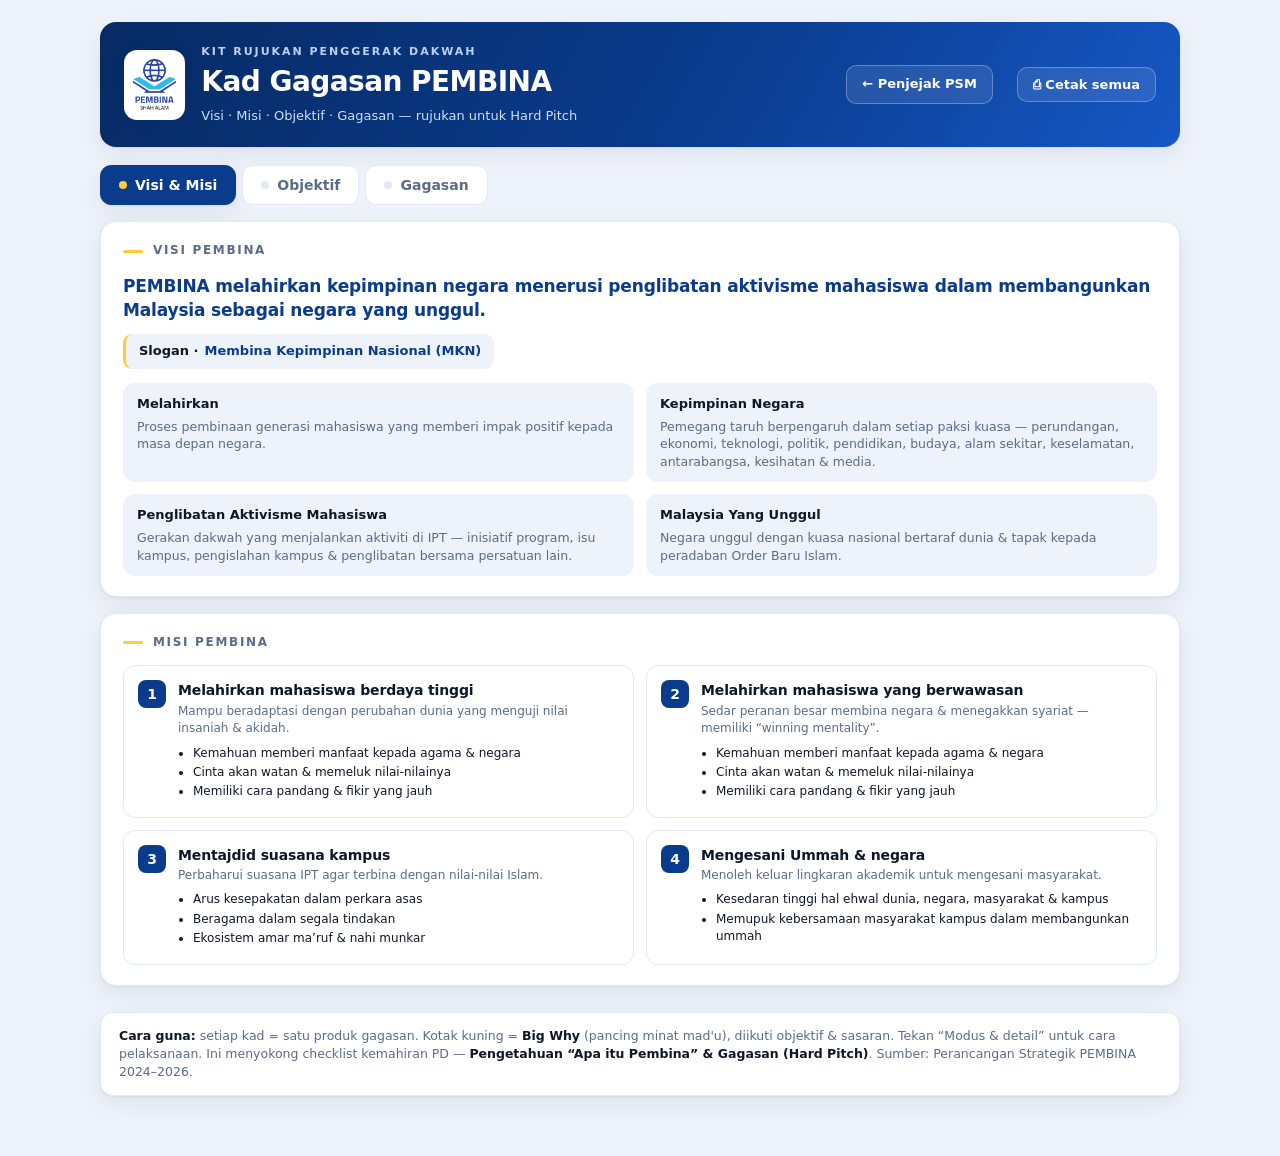
==== gagasan.html @ 4990a4db "Add files via upload" ====
<!DOCTYPE html>
<html lang="ms">
<head>
<meta charset="UTF-8">
<meta name="viewport" content="width=device-width, initial-scale=1.0">
<title>Kad Rujukan Gagasan PEMBINA</title>
<style>
  :root{
    --blue:#0a3b8c; --blue-ink:#072a63; --blue-2:#1657c4; --yellow:#ffce33;
    --ink:#0e1726; --muted:#5b6b86; --line:#e3e9f4; --paper:#eef2fa; --card:#fff;
    --watan:#6b3fa0; --watan-s:#efe8f8;
    --akal:#c0324b; --akal-s:#fbe6ea;
    --budaya:#1e7a3d; --budaya-s:#e2f3e8;
    --shadow:0 1px 2px rgba(9,30,66,.06),0 8px 24px rgba(9,30,66,.07);
    --font:ui-sans-serif,system-ui,"Segoe UI",-apple-system,"Helvetica Neue",Arial,sans-serif;
  }
  *{box-sizing:border-box}
  body{margin:0;font-family:var(--font);color:var(--ink);background:var(--paper);line-height:1.45;-webkit-font-smoothing:antialiased}
  .wrap{max-width:1120px;margin:0 auto;padding:22px 20px 60px}
  button{font-family:inherit;cursor:pointer}
  h1,h2,h3{margin:0}

  header.top{background:linear-gradient(120deg,var(--blue-ink),var(--blue) 55%,var(--blue-2));
    color:#fff;border-radius:16px;padding:22px 24px;box-shadow:var(--shadow);display:flex;
    align-items:center;gap:16px;flex-wrap:wrap}
  .mark{padding:8px;border-radius:13px;background:#fff;display:grid;place-items:center;
    border:1px solid rgba(255,255,255,.55);flex:0 0 auto;box-shadow:0 2px 8px rgba(7,42,99,.18)}
  .mark img{height:52px;width:auto;display:block}
  .htext{flex:1 1 260px}
  .eyebrow{font-size:11px;letter-spacing:.18em;text-transform:uppercase;color:#bcd0f5;font-weight:700}
  header h1{font-size:clamp(21px,3vw,28px);font-weight:800;letter-spacing:-.02em;margin-top:2px}
  .sub{font-size:13px;color:#cfe0ff;margin-top:4px}
  .printbtn{border:1px solid rgba(255,255,255,.28);background:rgba(255,255,255,.1);color:#fff;
    padding:9px 15px;border-radius:10px;font-size:13px;font-weight:600}
  .printbtn:hover{background:rgba(255,255,255,.2)}

  .slogan{display:flex;align-items:center;gap:12px;background:var(--card);border:1px solid var(--line);
    border-radius:13px;padding:13px 18px;margin:16px 0;box-shadow:var(--shadow);flex-wrap:wrap}
  .slogan .k{font-size:11px;font-weight:800;letter-spacing:.12em;text-transform:uppercase;color:var(--muted)}
  .slogan .v{font-size:15px;font-weight:800;color:var(--blue)}
  .slogan .v small{color:var(--muted);font-weight:600;font-size:12px}

  /* ---------- strategic panels ---------- */
  /* ---------- main tabs ---------- */
  nav.maintabs{display:flex;gap:6px;margin:18px 0 4px;flex-wrap:wrap}
  .mtab{border:1px solid var(--line);background:#fff;color:var(--muted);padding:11px 18px;border-radius:11px;
    font-weight:700;font-size:14px;display:flex;align-items:center;gap:8px;transition:.15s}
  .mtab .mdot{width:8px;height:8px;border-radius:50%;background:var(--line)}
  .mtab.active{background:var(--blue);color:#fff;border-color:var(--blue);box-shadow:var(--shadow)}
  .mtab.active .mdot{background:var(--yellow)}
  .tabpanel{display:none;animation:fade .25s ease}
  .tabpanel.on{display:block}
  @keyframes fade{from{opacity:0;transform:translateY(4px)}to{opacity:1;transform:none}}
  .strat{margin-top:16px;display:flex;flex-direction:column;gap:16px}
  .spanel{background:#fff;border:1px solid var(--line);border-radius:16px;padding:20px 22px;box-shadow:var(--shadow)}
  .stitle{font-size:12px;letter-spacing:.14em;text-transform:uppercase;color:var(--muted);font-weight:800;
    margin-bottom:14px;display:flex;align-items:center;gap:10px}
  .stitle::before{content:"";width:20px;height:3px;background:var(--yellow);border-radius:2px}
  .visi-stmt{font-size:17px;font-weight:700;color:var(--blue);line-height:1.42;letter-spacing:-.01em}
  .vslogan{display:inline-flex;align-items:center;gap:6px;margin-top:12px;background:var(--paper);
    border-left:3px solid var(--yellow);border-radius:9px;padding:8px 13px;font-size:13px;font-weight:700}
  .vslogan b{color:var(--blue)}
  .vgrid{display:grid;grid-template-columns:1fr 1fr;gap:12px;margin-top:14px}
  @media(max-width:640px){.vgrid{grid-template-columns:1fr}}
  .vitem{background:var(--paper);border-radius:12px;padding:12px 14px}
  .vitem .vh{font-weight:800;font-size:13px;margin-bottom:4px}
  .vitem .vt{font-size:12.5px;color:var(--muted);line-height:1.4}
  .mgrid{display:grid;grid-template-columns:1fr 1fr;gap:12px}
  @media(max-width:640px){.mgrid{grid-template-columns:1fr}}
  .mitem{border:1px solid var(--line);border-radius:12px;padding:14px;display:flex;gap:12px}
  .mnum{width:28px;height:28px;border-radius:8px;background:var(--blue);color:#fff;font-weight:800;
    display:grid;place-items:center;flex:0 0 auto;font-size:14px}
  .mitem .mh{font-weight:800;font-size:14px;letter-spacing:-.01em}
  .mitem .md{font-size:12px;color:var(--muted);margin-top:2px}
  .mitem ul{margin:7px 0 0;padding-left:15px} .mitem li{font-size:12px;margin-bottom:2px}
  .pgrid{display:grid;grid-template-columns:repeat(3,1fr);gap:12px}
  @media(max-width:780px){.pgrid{grid-template-columns:1fr}}
  .pill{background:var(--paper);border-radius:12px;padding:14px;border-top:3px solid var(--blue)}
  .pill .ph{font-weight:800;font-size:14px;margin-bottom:8px}
  .pill ul{margin:0;padding-left:16px} .pill li{font-size:12.5px;margin-bottom:3px}
  .ogrid{display:grid;grid-template-columns:1fr 1fr;gap:10px}
  @media(max-width:640px){.ogrid{grid-template-columns:1fr}}
  .oitem{display:flex;gap:11px;background:var(--paper);border-radius:11px;padding:12px 14px;align-items:flex-start}
  .onum{width:26px;height:26px;border-radius:50%;background:var(--yellow);color:var(--blue-ink);
    font-weight:800;display:grid;place-items:center;flex:0 0 auto;font-size:13px}
  .otext{font-size:13px;line-height:1.4}
  .otext b{color:var(--blue)}
  .sechead{display:flex;align-items:baseline;gap:12px;margin:24px 0 2px;flex-wrap:wrap}
  .sechead h2{font-size:21px;font-weight:800;letter-spacing:-.02em}
  .sechead .sh-note{font-size:12.5px;color:var(--muted)}

  nav.filters{display:flex;gap:8px;flex-wrap:wrap;margin:18px 0 8px}
  .fchip{border:1px solid var(--line);background:var(--card);color:var(--muted);padding:9px 15px;
    border-radius:11px;font-weight:700;font-size:13px;display:flex;align-items:center;gap:8px;transition:.15s}
  .fchip .sw{width:10px;height:10px;border-radius:3px;background:var(--line)}
  .fchip.active{color:#fff;border-color:transparent}
  .fchip[data-f="all"].active{background:var(--blue)}
  .fchip[data-f="watan"].active{background:var(--watan)}  .fchip[data-f="watan"] .sw{background:var(--watan)}
  .fchip[data-f="akal"].active{background:var(--akal)}    .fchip[data-f="akal"] .sw{background:var(--akal)}
  .fchip[data-f="budaya"].active{background:var(--budaya)} .fchip[data-f="budaya"] .sw{background:var(--budaya)}

  .gsection{margin-top:22px}
  .ghead{display:flex;align-items:flex-start;gap:12px;margin-bottom:12px}
  .ghex{width:38px;height:38px;flex:0 0 auto;border-radius:10px;display:grid;place-items:center;
    color:#fff;font-weight:800;font-size:15px}
  .ghead h2{font-size:18px;font-weight:800;letter-spacing:-.01em}
  .ghead .gdesc{font-size:12.5px;color:var(--muted);margin-top:2px;max-width:760px}
  .gt-watan{background:var(--watan)} .gt-akal{background:var(--akal)} .gt-budaya{background:var(--budaya)}

  .grid{display:grid;grid-template-columns:repeat(auto-fill,minmax(300px,1fr));gap:14px}
  .cardx{background:var(--card);border:1px solid var(--line);border-radius:15px;overflow:hidden;
    box-shadow:var(--shadow);display:flex;flex-direction:column}
  .stripe{height:5px}
  .s-watan{background:var(--watan)} .s-akal{background:var(--akal)} .s-budaya{background:var(--budaya)}
  .cbody{padding:16px 17px;display:flex;flex-direction:column;gap:10px;flex:1}
  .ctag{font-size:10px;font-weight:800;text-transform:uppercase;letter-spacing:.08em;
    padding:4px 9px;border-radius:20px;align-self:flex-start}
  .t-watan{background:var(--watan-s);color:var(--watan)}
  .t-akal{background:var(--akal-s);color:var(--akal)}
  .t-budaya{background:var(--budaya-s);color:var(--budaya)}
  .cname{font-size:19px;font-weight:800;letter-spacing:-.02em;line-height:1.15}
  .cwhat{font-size:13px;color:var(--muted)}
  .hook{background:var(--paper);border-radius:10px;padding:9px 12px;font-size:12.5px;font-weight:600;
    color:var(--ink);border-left:3px solid var(--yellow)}
  .hook b{font-size:9.5px;letter-spacing:.1em;text-transform:uppercase;color:var(--muted);display:block;margin-bottom:2px;font-weight:800}
  .cfield{font-size:12.5px}
  .cfield .lab{font-size:9.5px;font-weight:800;letter-spacing:.09em;text-transform:uppercase;color:var(--muted);margin-bottom:3px}
  .cfield ul{margin:0;padding-left:16px} .cfield li{margin-bottom:2px}
  .csasaran{display:flex;align-items:center;gap:7px;font-size:12px;color:var(--muted);
    border-top:1px dashed var(--line);padding-top:9px;margin-top:2px}
  .csasaran b{color:var(--ink);font-weight:700}
  .more{background:none;border:none;color:var(--blue-2);font-weight:700;font-size:12.5px;padding:0;
    align-self:flex-start;text-decoration:underline;text-underline-offset:3px}
  .detail{display:none;flex-direction:column;gap:10px}
  .cardx.open .detail{display:flex}
  .cardx.open .more{display:none}

  footer.note{margin-top:26px;background:var(--card);border:1px solid var(--line);border-radius:13px;
    padding:14px 18px;font-size:12.5px;color:var(--muted);box-shadow:var(--shadow)}
  footer.note b{color:var(--ink)}

  @media print{
    body{background:#fff}
    .printbtn,nav.filters,nav.maintabs{display:none}
    .tabpanel{display:block!important}
    .spanel{break-inside:avoid;box-shadow:none}
    .cardx{break-inside:avoid;box-shadow:none}
    .cardx .detail{display:flex!important} .cardx .more{display:none!important}
    .gsection{display:block!important}
  }
</style>
</head>
<body>
<div class="wrap">

  <header class="top">
    <div class="mark"><img src="[data-uri]" alt="PEMBINA Shah Alam"></div>
    <div class="htext">
      <div class="eyebrow">Kit Rujukan Penggerak Dakwah</div>
      <h1>Kad Gagasan PEMBINA</h1>
      <div class="sub">Visi · Misi · Objektif · Gagasan — rujukan untuk Hard Pitch</div>
    </div>
    <a class="printbtn" href="index.html" style="text-decoration:none;display:inline-flex;align-items:center;margin-right:8px">← Penjejak PSM</a>
    <button class="printbtn" onclick="window.print()">⎙ Cetak semua</button>
  </header>

  <nav class="maintabs">
    <button class="mtab active" data-t="vm"><span class="mdot"></span>Visi &amp; Misi</button>
    <button class="mtab" data-t="obj"><span class="mdot"></span>Objektif</button>
    <button class="mtab" data-t="gagasan"><span class="mdot"></span>Gagasan</button>
  </nav>

  <div class="tabpanel on" id="tab-vm">
  <section class="strat">

    <div class="spanel">
      <div class="stitle">Visi PEMBINA</div>
      <div class="visi-stmt">PEMBINA melahirkan kepimpinan negara menerusi penglibatan aktivisme mahasiswa dalam membangunkan Malaysia sebagai negara yang unggul.</div>
      <div class="vslogan">Slogan &middot; <b>Membina Kepimpinan Nasional (MKN)</b></div>
      <div class="vgrid">
        <div class="vitem"><div class="vh">Melahirkan</div><div class="vt">Proses pembinaan generasi mahasiswa yang memberi impak positif kepada masa depan negara.</div></div>
        <div class="vitem"><div class="vh">Kepimpinan Negara</div><div class="vt">Pemegang taruh berpengaruh dalam setiap paksi kuasa — perundangan, ekonomi, teknologi, politik, pendidikan, budaya, alam sekitar, keselamatan, antarabangsa, kesihatan &amp; media.</div></div>
        <div class="vitem"><div class="vh">Penglibatan Aktivisme Mahasiswa</div><div class="vt">Gerakan dakwah yang menjalankan aktiviti di IPT — inisiatif program, isu kampus, pengislahan kampus &amp; penglibatan bersama persatuan lain.</div></div>
        <div class="vitem"><div class="vh">Malaysia Yang Unggul</div><div class="vt">Negara unggul dengan kuasa nasional bertaraf dunia &amp; tapak kepada peradaban Order Baru Islam.</div></div>
      </div>
    </div>

    <div class="spanel">
      <div class="stitle">Misi PEMBINA</div>
      <div class="mgrid">
        <div class="mitem"><div class="mnum">1</div><div>
          <div class="mh">Melahirkan mahasiswa berdaya tinggi</div>
          <div class="md">Mampu beradaptasi dengan perubahan dunia yang menguji nilai insaniah &amp; akidah.</div>
          <ul><li>Kemahuan memberi manfaat kepada agama &amp; negara</li><li>Cinta akan watan &amp; memeluk nilai-nilainya</li><li>Memiliki cara pandang &amp; fikir yang jauh</li></ul>
        </div></div>
        <div class="mitem"><div class="mnum">2</div><div>
          <div class="mh">Melahirkan mahasiswa yang berwawasan</div>
          <div class="md">Sedar peranan besar membina negara &amp; menegakkan syariat — memiliki “winning mentality”.</div>
          <ul><li>Kemahuan memberi manfaat kepada agama &amp; negara</li><li>Cinta akan watan &amp; memeluk nilai-nilainya</li><li>Memiliki cara pandang &amp; fikir yang jauh</li></ul>
        </div></div>
        <div class="mitem"><div class="mnum">3</div><div>
          <div class="mh">Mentajdid suasana kampus</div>
          <div class="md">Perbaharui suasana IPT agar terbina dengan nilai-nilai Islam.</div>
          <ul><li>Arus kesepakatan dalam perkara asas</li><li>Beragama dalam segala tindakan</li><li>Ekosistem amar ma’ruf &amp; nahi munkar</li></ul>
        </div></div>
        <div class="mitem"><div class="mnum">4</div><div>
          <div class="mh">Mengesani Ummah &amp; negara</div>
          <div class="md">Menoleh keluar lingkaran akademik untuk mengesani masyarakat.</div>
          <ul><li>Kesedaran tinggi hal ehwal dunia, negara, masyarakat &amp; kampus</li><li>Memupuk kebersamaan masyarakat kampus dalam membangunkan ummah</li></ul>
        </div></div>
      </div>
    </div>

  </section>
  </div>

  <div class="tabpanel" id="tab-obj">
  <section class="strat">
    <div class="spanel">
      <div class="stitle">Objektif Strategik PEMBINA &middot; 2024–2026</div>
      <div class="pgrid">
        <div class="pill"><div class="ph">1 &middot; Kestabilan PEMBINA</div>
          <ul><li>Maksimumkan keahlian</li><li>Penaiktarafan ke muhib</li><li>Penaiktarafan ke muayyid</li><li>Pengukuhan tanzim IPT &amp; cawangan</li></ul></div>
        <div class="pill"><div class="ph">2 &middot; Pengukuhan Idea &amp; Naratif</div>
          <ul><li>Kematangan gagasan</li><li>Aplikasi gagasan di IPT &amp; cawangan</li><li>Penerimaan gagasan oleh mahasiswa</li></ul></div>
        <div class="pill"><div class="ph">3 &middot; Pengukuhan Backbone</div>
          <ul><li>Sistem sokongan (IDMS, RPS)</li><li>Tatakelola jelas (MPK, Prosedur KK)</li><li>Sumber kewangan yang kuat</li></ul></div>
      </div>
    </div>

    <div class="spanel">
      <div class="stitle">Objektif PSPB 2026</div>
      <div class="ogrid">
        <div class="oitem"><div class="onum">1</div><div class="otext">Memastikan perancangan dilakukan dengan teliti berdasarkan kesesuaian lokaliti &amp; kekuatan masing-masing.</div></div>
        <div class="oitem"><div class="onum">2</div><div class="otext">Mencapai keahlian baru seramai <b>8,000 mahasiswa</b>.</div></div>
        <div class="oitem"><div class="onum">3</div><div class="otext">Memperkasakan peranan Penggerak Pembina &amp; Penggerak Dakwah.</div></div>
        <div class="oitem"><div class="onum">4</div><div class="otext">Menghasilkan kenaikan/kemenjadian MHB sebanyak <b>25 peratus</b> daripada takungan PSPB.</div></div>
        <div class="oitem"><div class="onum">5</div><div class="otext">Memastikan tenaga di cawangan disusun secara optimum bagi menjayakan PSPB.</div></div>
      </div>
    </div>

  </section>
  </div>

  <div class="tabpanel" id="tab-gagasan">
  <div class="sechead">
    <h2>Gagasan PEMBINA</h2>
    <span class="sh-note">3 tawaran → produk untuk ditawarkan kepada mahasiswa</span>
  </div>

  <nav class="filters">
    <button class="fchip active" data-f="all"><span class="sw" style="background:var(--blue)"></span>Semua</button>
    <button class="fchip" data-f="watan"><span class="sw"></span>Kepimpinan Watan</button>
    <button class="fchip" data-f="akal"><span class="sw"></span>Pembangunan Akal &amp; Rohani</button>
    <button class="fchip" data-f="budaya"><span class="sw"></span>Budaya Prihatin</button>
  </nav>

  <div id="stage"></div>
  </div>

  <footer class="note">
    <b>Cara guna:</b> setiap kad = satu produk gagasan. Kotak kuning = <b>Big Why</b> (pancing minat mad'u), diikuti objektif &amp; sasaran. Tekan “Modus &amp; detail” untuk cara pelaksanaan. Ini menyokong checklist kemahiran PD — <b>Pengetahuan “Apa itu Pembina” &amp; Gagasan (Hard Pitch)</b>. Sumber: Perancangan Strategik PEMBINA 2024–2026.
  </footer>
</div>

<script>
"use strict";
const G = [
  { id:"watan", name:"Kepimpinan Watan",
    desc:"Projek kepakaran bidang untuk kumpul mahasiswa mengikut bidang, tanam kemahiran insaniah & rangka fikir yang benar sejak awal. 3 sektor: Identiti Watan · Seni Karisma · Projek Kepakaran.",
    products:[
      { name:"PROJEQ / Berani Bersuara",
        what:"Program menjemput ahli beri ucapan atas isu semasa — public speaking yang mesti bawa idea & fikrah PEMBINA.",
        hook:"Nak suara kau didengari? Ini pentas kau.",
        obj:["Ruang platform asah kemahiran pengucapan awam","Menjadi platform penyebaran idea"],
        modus:["Pengucap ditapis MT Tanzim IPT","Visi & naratif ucapan diluluskan Pusat","Jemputan wajib ke semua persatuan mahasiswa","Ucapan direkod untuk propaganda","Dilaksana di ruang terbuka"],
        sasaran:"Seluruh mahasiswa" },
      { name:"Kawal Fulus",
        what:"Program membincangkan skill pengurusan kewangan yang perlu ada pada setiap mahasiswa.",
        hook:"Duit habis hujung bulan? Belajar kawal sebelum ia kawal kau.",
        obj:["Melatih pengurusan kewangan","Menjadi platform penyebaran idea"],
        modus:["Penyampai dari kalangan alumni PEMBINA","Jemputan wajib ke semua persatuan","Direkod untuk propaganda","Platform fleksibel"],
        sasaran:"Seluruh mahasiswa" },
      { name:"Mahasiswa Kompeten",
        what:"Program membincangkan peranan hakiki mahasiswa & tujuan sebenar kewujudan mereka.",
        hook:"Kau ke kampus untuk sijil je, atau untuk sesuatu yang lebih besar?",
        obj:["Dedah tujuan sebenar kewujudan mahasiswa","Platform tajmik mahasiswa berbakat"],
        modus:["Penyampai dari pimpinan PEMBINA setempat","Jemputan wajib ke semua persatuan","Direkod untuk propaganda","Platform fleksibel (fizikal)"],
        sasaran:"Seluruh mahasiswa" }
    ]},
  { id:"akal", name:"Pembangunan Akal & Rohani",
    desc:"Inisiatif umum & khas untuk tawarkan asas pemikiran, worldview & akidah yang benar. Tidak semesti berskala besar — kunci kejayaan ialah konsistensi & strategi.",
    products:[
      { name:"Usrah Umum",
        what:"Tanam asas Islam (kebesaran Allah, tujuan hidup) untuk lawan sikap individualistik & bentuk mindset berwawasan.",
        hook:"Apa tujuan sebenar kau hidup? Jom cari jawapannya.",
        obj:["Sampaikan fikrah asas Aqidah Islamiah","Beri kefahaman Tauhid sebagai intipati risalah","Pemberdayaan mahasiswa melalui penerangan tujuan hidup"],
        modus:["Tidak terikat dengan halaqah sahaja","Platform: forum, dialog, podcast, TOT"],
        sasaran:"Seluruh mahasiswa" },
      { name:"Buku Sila",
        what:"Budayakan membaca & bentuk worldview Islam di kampus — lawan penetrasi idea liberal lewat bacaan.",
        hook:"Idea liberal masuk kampus lewat buku. Kita lawan dengan buku juga.",
        obj:["Kehadapankan bahan bacaan yang bangun akal & rohani","Bangunkan budaya membaca di kampus","Budayakan diskusi ilmiah merentas bidang"],
        modus:["Sebelum: bahan bacaan perlu kelulusan JKP","Semasa: pembentang bincang idea utama, sesi 2 hala","Platform informal: speaker's corner, bedah buku","Tema: Kepimpinan Watan & Kepimpinan Ummah","Penyampai: ahli PEMBINA baru yang berkapasiti"],
        sasaran:"Semua mahasiswa (+ penglibatan pensyarah)" },
      { name:"Wacana Falsafah Ilmu / Kuasa Nasional",
        what:"Wacana kerangka epistemologi ilmu + kesedaran isu nasional strategik.",
        hook:"Faham ilmu kau, faham kuasa negara — barulah kau relevan.",
        obj:["Kerangka epistemologi ilmu yang betul untuk maknai bidang pengajian","Tingkat kesedaran isu nasional strategik"],
        modus:["Format formal, berbentuk perbincangan","Sasaran IPT tumpuan di Lembah Klang","Cadangan pembentang: IRIS Institute, PEMIKIR, think tank"],
        sasaran:"IPT tumpuan (Lembah Klang)" },
      { name:"Sembang Meja Rata",
        what:"Roundtable memimpin suara gerakan mahasiswa & satukan pemikiran menerusi naratif yang tepat.",
        hook:"Isu besar negara — mana suara mahasiswa? Ini medannya.",
        obj:["Platform pandangan front mahasiswa atas isu semasa","Satukan pemikiran gerakan (Palestin, tolak normalisasi Israel, Islam, kebangsaan Melayu)","Imej & branding PEMBINA memimpin gerakan lain"],
        modus:["Formal, roundtable bersama gerakan mahasiswa lain","Minimum 1 kali setiap semester"],
        sasaran:"Wakil gerakan mahasiswa + mahasiswa umum" }
    ]},
  { id:"budaya", name:"Budaya Prihatin",
    desc:"Inisiatif berskala besar supaya nilai Islam jadi pegangan utama, serta dedah mahasiswa kepada realiti masyarakat sekeliling. Kunci kejayaan ialah bertahan dalam jangka panjang.",
    products:[
      { name:"Kempen Massa",
        what:"Kempen bertema (Anti-Liberal, Solat Jemaah, Ikhtilat, Palestin) untuk bina bi'ah beragama & naratif yang benar.",
        hook:"Bila kampus senyap atas isu betul, kita yang bersuara.",
        obj:["Bina bi'ah (suasana) beragama di setiap peringkat IPT","Bentuk cara pandang & naratif yang benar atas sesuatu isu"],
        modus:["Kerjasama dengan semua persatuan mahasiswa","Jangka panjang (cth 2–3 bulan)","Gabung inisiatif one-off & berkala","Maksimumkan propaganda media sosial","Ditutup dengan inisiatif berimpak tinggi (memorandum, sidang media, himpunan)"],
        sasaran:"Mahasiswa umum · kepimpinan persatuan · pentadbiran universiti" },
      { name:"Kesukarelawanan",
        what:"Skuad Bakti, Siswa Meal Box, Food Bank — tonjol imej PEMBINA & libatkan mahasiswa dalam masyarakat.",
        hook:"Turun padang, sentuh masyarakat — di sinilah iman diuji.",
        obj:["Menonjolkan imej PEMBINA","Libatkan mahasiswa dalam lapangan masyarakat","Platform tajmi'"],
        modus:["Berjalan secara berkala","Maksimumkan mekanisme propaganda","Dilaksana di dalam / luar kampus","Kerjasama badan korporat / persatuan lain"],
        sasaran:"Mahasiswa umum" }
    ]}
];

const stage = document.getElementById("stage");
function render(filter){
  stage.innerHTML = "";
  G.filter(g => filter==="all" || g.id===filter).forEach(g=>{
    const sec = document.createElement("div"); sec.className="gsection";
    sec.innerHTML = `
      <div class="ghead">
        <div class="ghex gt-${g.id}">${g.products.length}</div>
        <div><h2>${g.name}</h2><div class="gdesc">${g.desc}</div></div>
      </div>
      <div class="grid">
        ${g.products.map(p=>`
          <div class="cardx">
            <div class="stripe s-${g.id}"></div>
            <div class="cbody">
              <span class="ctag t-${g.id}">${g.name}</span>
              <div class="cname">${p.name}</div>
              <div class="cwhat">${p.what}</div>
              <div class="hook"><b>Big Why · pancing</b>${p.hook}</div>
              <div class="cfield"><div class="lab">Objektif</div><ul>${p.obj.map(o=>`<li>${o}</li>`).join("")}</ul></div>
              <button class="more">Modus &amp; detail ▾</button>
              <div class="detail">
                <div class="cfield"><div class="lab">Modus operandi</div><ul>${p.modus.map(m=>`<li>${m}</li>`).join("")}</ul></div>
              </div>
              <div class="csasaran">🎯 <span><b>Sasaran:</b> ${p.sasaran}</span></div>
            </div>
          </div>`).join("")}
      </div>`;
    stage.appendChild(sec);
  });
  stage.querySelectorAll(".more").forEach(b=>{
    b.addEventListener("click",()=>b.closest(".cardx").classList.add("open"));
  });
}
document.querySelectorAll(".fchip").forEach(c=>{
  c.addEventListener("click",()=>{
    document.querySelectorAll(".fchip").forEach(x=>x.classList.remove("active"));
    c.classList.add("active"); render(c.dataset.f);
  });
});
render("all");

document.querySelectorAll(".mtab").forEach(t=>{
  t.addEventListener("click",()=>{
    document.querySelectorAll(".mtab").forEach(x=>x.classList.remove("active"));
    document.querySelectorAll(".tabpanel").forEach(x=>x.classList.remove("on"));
    t.classList.add("active");
    document.getElementById("tab-"+t.dataset.t).classList.add("on");
    window.scrollTo({top:0,behavior:"smooth"});
  });
});
</script>
</body>
</html>
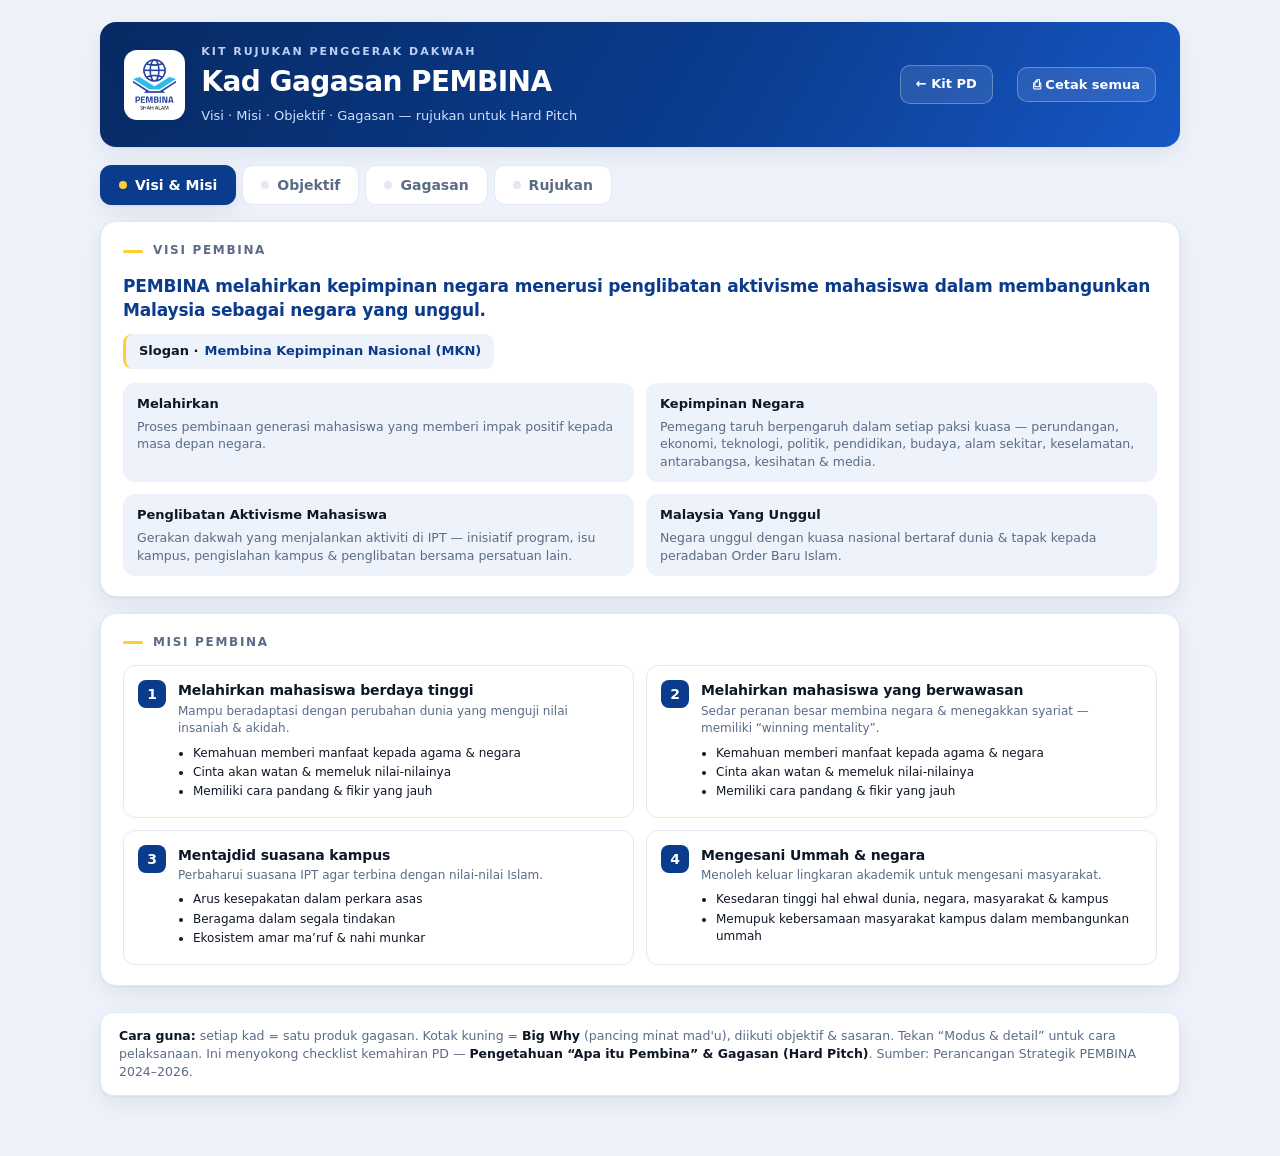
==== commit 3d7df910: "Add files via upload" ====
--- a/gagasan.html
+++ b/gagasan.html
@@ -41,6 +41,17 @@
   .slogan .v small{color:var(--muted);font-weight:600;font-size:12px}
 
   /* ---------- strategic panels ---------- */
+  /* ---------- rujukan ---------- */
+  .refgrid{display:grid;grid-template-columns:repeat(auto-fill,minmax(280px,1fr));gap:14px;margin-top:14px}
+  .refcard{background:#fff;border:1px solid var(--line);border-radius:15px;padding:18px;box-shadow:var(--shadow);display:flex;flex-direction:column;gap:9px}
+  .refcard .ricon{width:42px;height:42px;border-radius:11px;background:var(--paper);display:grid;place-items:center;font-size:20px}
+  .refcard h3{font-size:16px;font-weight:800;letter-spacing:-.01em}
+  .refcard .rd{font-size:12.5px;color:var(--muted);flex:1}
+  .refcard .rpw{font-size:11.5px;background:var(--paper);border-radius:8px;padding:7px 10px}
+  .refcard .rpw b{color:var(--ink)}
+  .refbtn{align-self:flex-start;text-decoration:none;font-weight:800;font-size:13px;padding:9px 15px;border-radius:10px;border:1px solid var(--line);background:var(--blue);color:#fff}
+  .refbtn.disabled{background:var(--paper);color:var(--muted);pointer-events:none}
+  .rpend{font-size:11px;font-weight:800;color:var(--amber);background:var(--amber-s);border-radius:20px;padding:3px 9px;align-self:flex-start}
   /* ---------- main tabs ---------- */
   nav.maintabs{display:flex;gap:6px;margin:18px 0 4px;flex-wrap:wrap}
   .mtab{border:1px solid var(--line);background:#fff;color:var(--muted);padding:11px 18px;border-radius:11px;
@@ -160,7 +171,7 @@
       <h1>Kad Gagasan PEMBINA</h1>
       <div class="sub">Visi · Misi · Objektif · Gagasan — rujukan untuk Hard Pitch</div>
     </div>
-    <a class="printbtn" href="index.html" style="text-decoration:none;display:inline-flex;align-items:center;margin-right:8px">← Penjejak PSM</a>
+    <a class="printbtn" href="index.html" style="text-decoration:none;display:inline-flex;align-items:center;margin-right:8px">← Kit PD</a>
     <button class="printbtn" onclick="window.print()">⎙ Cetak semua</button>
   </header>
 
@@ -168,6 +179,7 @@
     <button class="mtab active" data-t="vm"><span class="mdot"></span>Visi &amp; Misi</button>
     <button class="mtab" data-t="obj"><span class="mdot"></span>Objektif</button>
     <button class="mtab" data-t="gagasan"><span class="mdot"></span>Gagasan</button>
+    <button class="mtab" data-t="rujukan"><span class="mdot"></span>Rujukan</button>
   </nav>
 
   <div class="tabpanel on" id="tab-vm">
@@ -256,6 +268,20 @@
   </nav>
 
   <div id="stage"></div>
+  </div>
+
+
+  <div class="tabpanel" id="tab-rujukan">
+    <div class="spanel">
+      <div class="stitle">Bahan Rujukan PD</div>
+      <div class="gdesc" style="font-size:12.5px;color:var(--muted)">Bahan dilindungi kata laluan untuk kegunaan Penggerak Dakwah. Pautan & kata laluan akan dimasukkan setelah dikongsi.</div>
+      <div class="refgrid">
+        <div class="refcard"><div class="ricon">📗</div><h3>Kit Kemenjadian PD</h3><div class="rd">Panduan proses kemenjadian & peranan Penggerak Dakwah.</div><div class="rpw">Kata laluan: <b>(akan dikongsi)</b></div><span class="rpend">Belum tersedia</span></div>
+        <div class="refcard"><div class="ricon">📘</div><h3>Modul & Silibus Usrah</h3><div class="rd">Modul dan silibus rasmi untuk kendalian usrah.</div><div class="rpw">Kata laluan: <b>(akan dikongsi)</b></div><span class="rpend">Belum tersedia</span></div>
+        <div class="refcard"><div class="ricon">📙</div><h3>Bahan Usrah — Kalam Dakwah</h3><div class="rd">Bahan Kalam Dakwah untuk sesi usrah & DF.</div><div class="rpw">Kata laluan: <b>(akan dikongsi)</b></div><span class="rpend">Belum tersedia</span></div>
+        <div class="refcard"><div class="ricon">📕</div><h3>Gagasan Deck</h3><div class="rd">Slaid gagasan PEMBINA penuh untuk rujukan & pembentangan.</div><div class="rpw">Kata laluan: <b>(akan dikongsi)</b></div><span class="rpend">Belum tersedia</span></div>
+      </div>
+    </div>
   </div>
 
   <footer class="note">
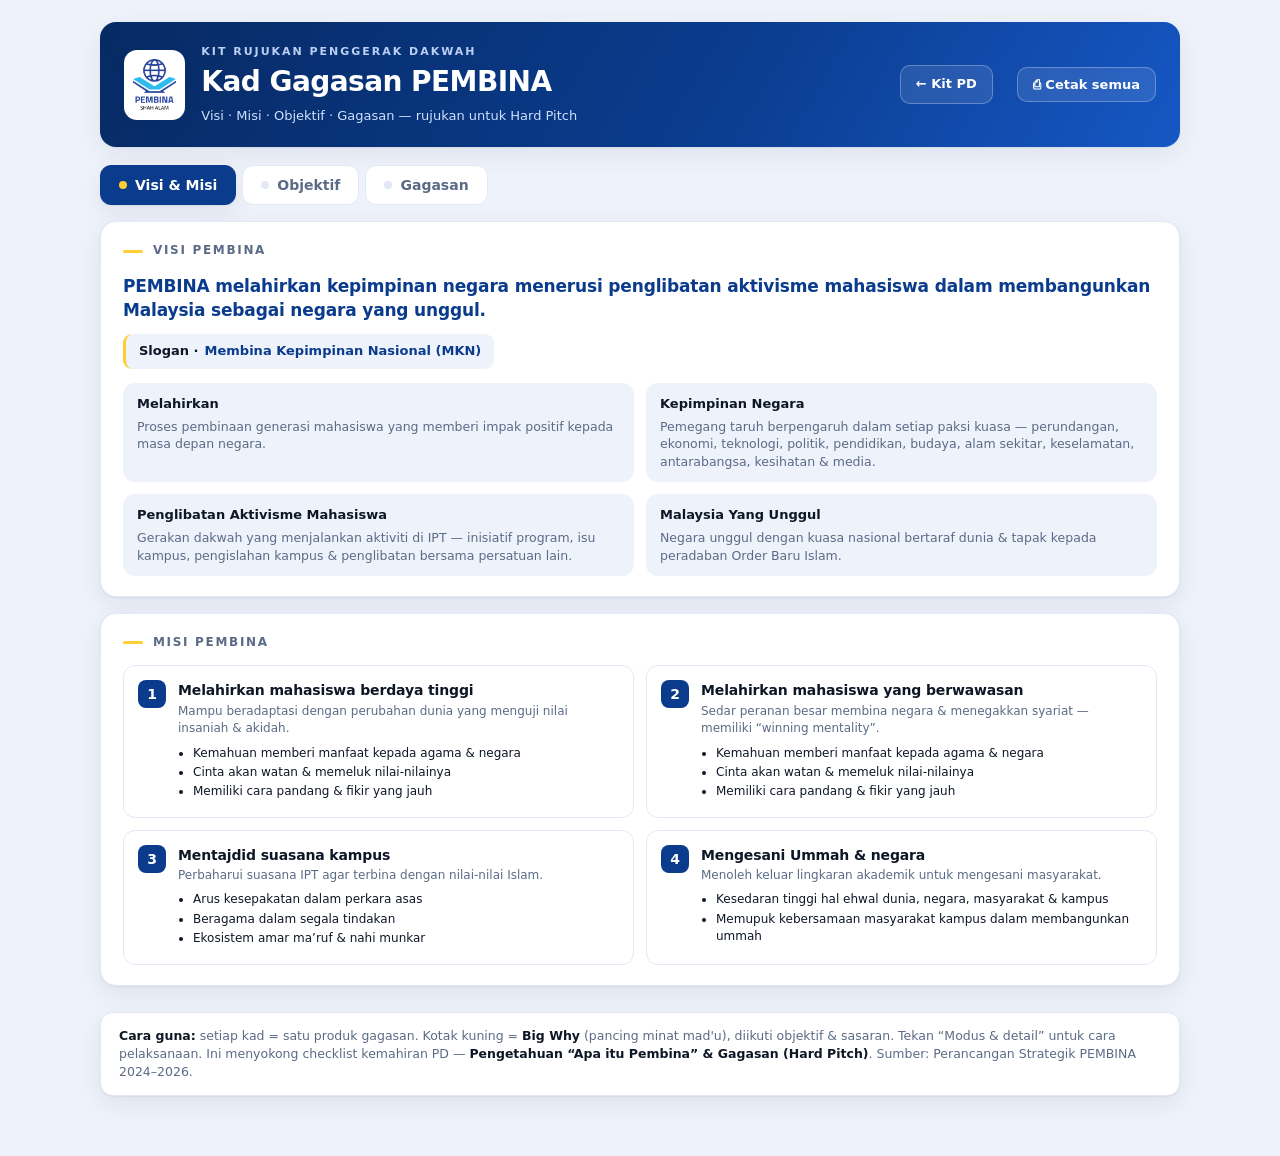
==== commit b35ee142: "Add files via upload" ====
--- a/gagasan.html
+++ b/gagasan.html
@@ -44,7 +44,7 @@
   /* ---------- rujukan ---------- */
   .refgrid{display:grid;grid-template-columns:repeat(auto-fill,minmax(280px,1fr));gap:14px;margin-top:14px}
   .refcard{background:#fff;border:1px solid var(--line);border-radius:15px;padding:18px;box-shadow:var(--shadow);display:flex;flex-direction:column;gap:9px}
-  .refcard .ricon{width:42px;height:42px;border-radius:11px;background:var(--paper);display:grid;place-items:center;font-size:20px}
+  .refcard .ricon{width:44px;height:30px;border-radius:8px;background:var(--paper);display:grid;place-items:center;font-size:11px;font-weight:800;color:var(--muted);letter-spacing:.06em}
   .refcard h3{font-size:16px;font-weight:800;letter-spacing:-.01em}
   .refcard .rd{font-size:12.5px;color:var(--muted);flex:1}
   .refcard .rpw{font-size:11.5px;background:var(--paper);border-radius:8px;padding:7px 10px}
@@ -179,7 +179,7 @@
     <button class="mtab active" data-t="vm"><span class="mdot"></span>Visi &amp; Misi</button>
     <button class="mtab" data-t="obj"><span class="mdot"></span>Objektif</button>
     <button class="mtab" data-t="gagasan"><span class="mdot"></span>Gagasan</button>
-    <button class="mtab" data-t="rujukan"><span class="mdot"></span>Rujukan</button>
+    
   </nav>
 
   <div class="tabpanel on" id="tab-vm">
@@ -271,18 +271,7 @@
   </div>
 
 
-  <div class="tabpanel" id="tab-rujukan">
-    <div class="spanel">
-      <div class="stitle">Bahan Rujukan PD</div>
-      <div class="gdesc" style="font-size:12.5px;color:var(--muted)">Bahan dilindungi kata laluan untuk kegunaan Penggerak Dakwah. Pautan & kata laluan akan dimasukkan setelah dikongsi.</div>
-      <div class="refgrid">
-        <div class="refcard"><div class="ricon">📗</div><h3>Kit Kemenjadian PD</h3><div class="rd">Panduan proses kemenjadian & peranan Penggerak Dakwah.</div><div class="rpw">Kata laluan: <b>(akan dikongsi)</b></div><span class="rpend">Belum tersedia</span></div>
-        <div class="refcard"><div class="ricon">📘</div><h3>Modul & Silibus Usrah</h3><div class="rd">Modul dan silibus rasmi untuk kendalian usrah.</div><div class="rpw">Kata laluan: <b>(akan dikongsi)</b></div><span class="rpend">Belum tersedia</span></div>
-        <div class="refcard"><div class="ricon">📙</div><h3>Bahan Usrah — Kalam Dakwah</h3><div class="rd">Bahan Kalam Dakwah untuk sesi usrah & DF.</div><div class="rpw">Kata laluan: <b>(akan dikongsi)</b></div><span class="rpend">Belum tersedia</span></div>
-        <div class="refcard"><div class="ricon">📕</div><h3>Gagasan Deck</h3><div class="rd">Slaid gagasan PEMBINA penuh untuk rujukan & pembentangan.</div><div class="rpw">Kata laluan: <b>(akan dikongsi)</b></div><span class="rpend">Belum tersedia</span></div>
-      </div>
-    </div>
-  </div>
+  
 
   <footer class="note">
     <b>Cara guna:</b> setiap kad = satu produk gagasan. Kotak kuning = <b>Big Why</b> (pancing minat mad'u), diikuti objektif &amp; sasaran. Tekan “Modus &amp; detail” untuk cara pelaksanaan. Ini menyokong checklist kemahiran PD — <b>Pengetahuan “Apa itu Pembina” &amp; Gagasan (Hard Pitch)</b>. Sumber: Perancangan Strategik PEMBINA 2024–2026.
@@ -384,7 +373,7 @@
               <div class="detail">
                 <div class="cfield"><div class="lab">Modus operandi</div><ul>${p.modus.map(m=>`<li>${m}</li>`).join("")}</ul></div>
               </div>
-              <div class="csasaran">🎯 <span><b>Sasaran:</b> ${p.sasaran}</span></div>
+              <div class="csasaran"><span><b>Sasaran:</b> ${p.sasaran}</span></div>
             </div>
           </div>`).join("")}
       </div>`;
